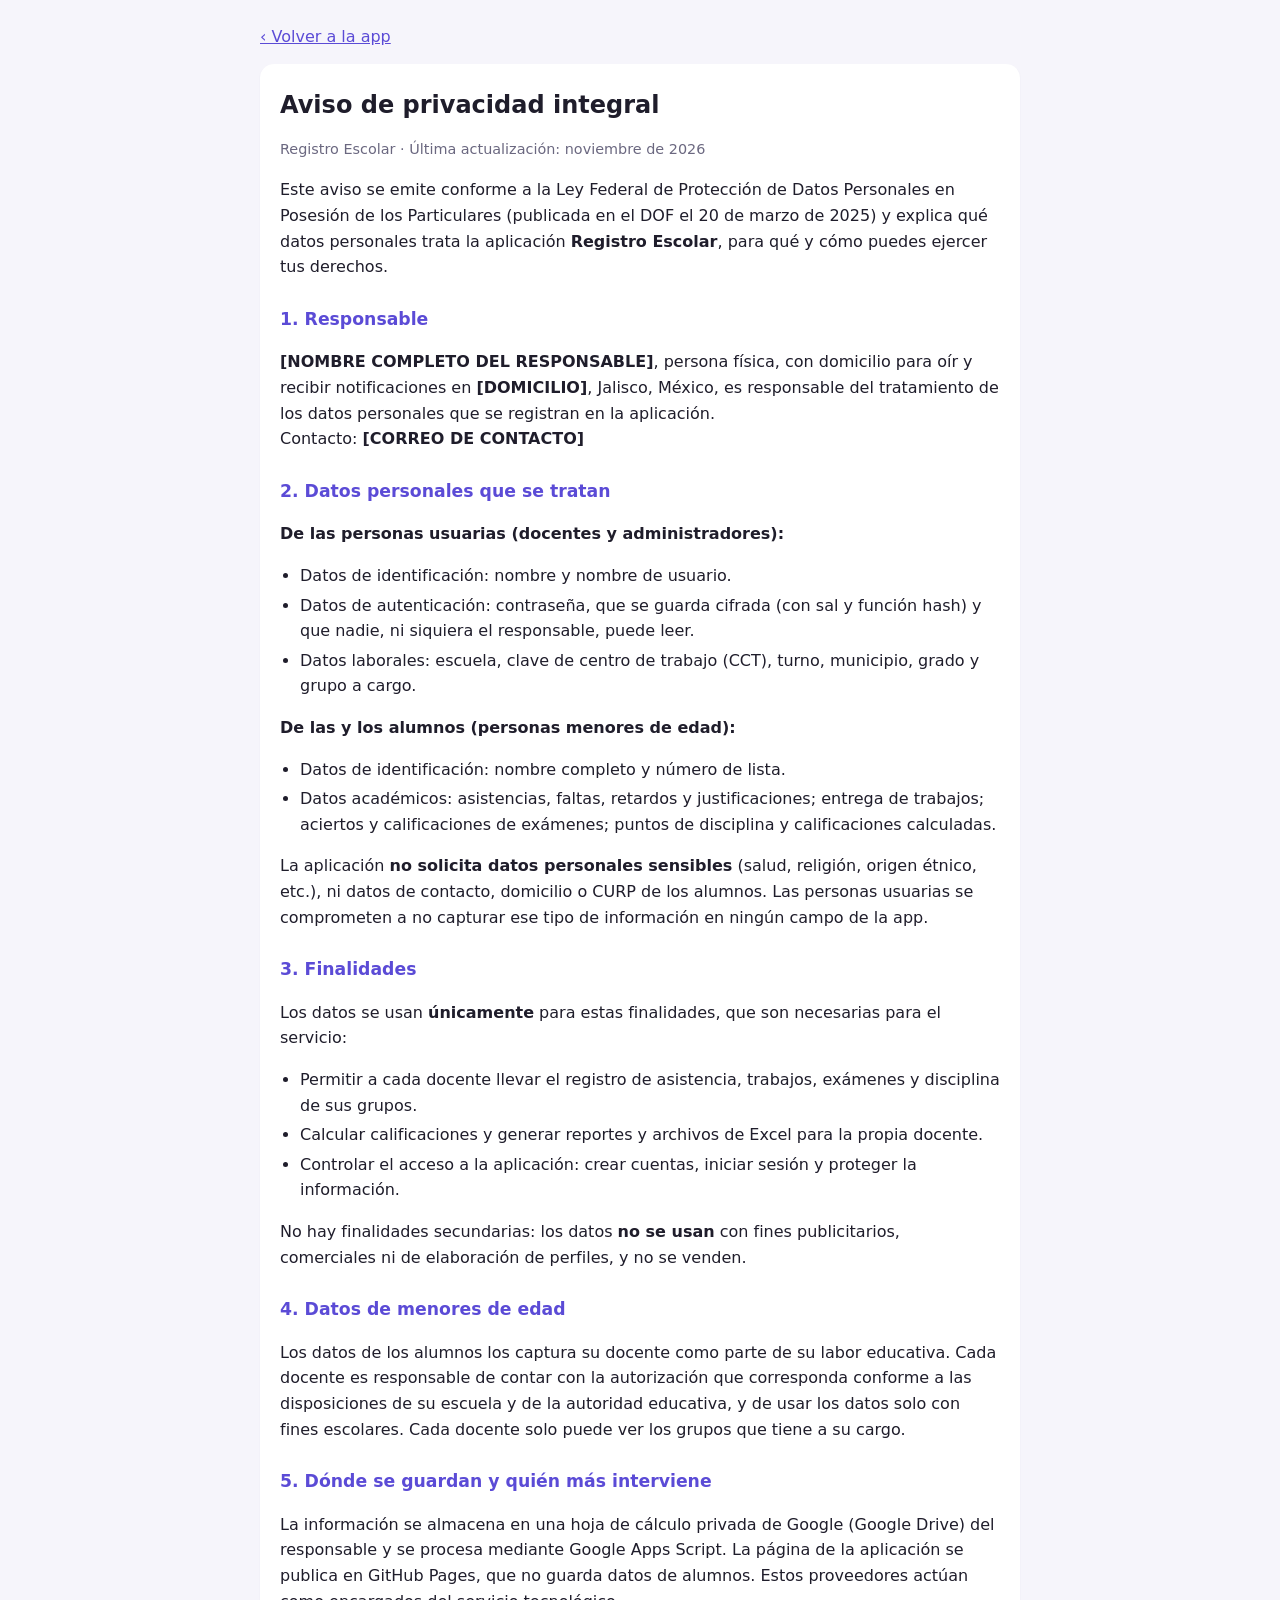
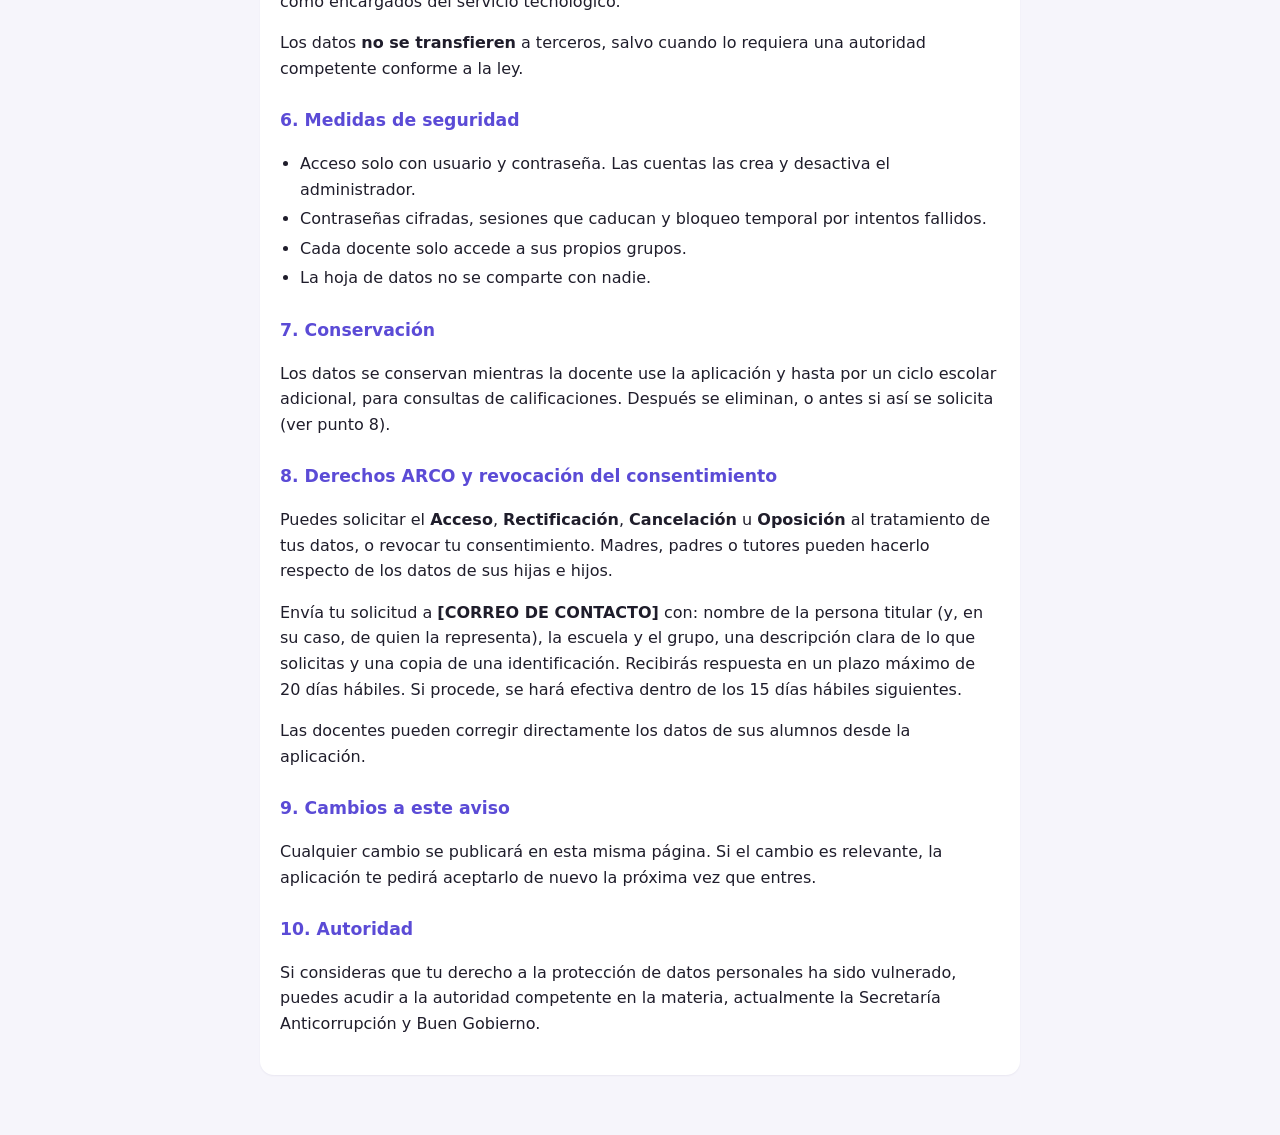
==== docs/aviso-privacidad.html @ 6a89f6f1 "Add files via upload" ====
<!DOCTYPE html>
<html lang="es">
<head>
  <meta charset="utf-8">
  <meta name="viewport" content="width=device-width, initial-scale=1">
  <title>Aviso de privacidad · Registro Escolar</title>
  <link rel="icon" href="icon.svg" type="image/svg+xml">
  <style>
    body { margin: 0; background: #f6f5fb; color: #1f1d2b; font: 16px/1.6 system-ui, -apple-system, "Segoe UI", Roboto, sans-serif; }
    main { max-width: 760px; margin: 0 auto; padding: 24px 18px 60px; }
    article { background: #fff; border-radius: 14px; padding: 22px 20px; box-shadow: 0 1px 2px rgba(30,20,80,.06); }
    h1 { font-size: 1.5rem; margin: 0 0 4px; } h2 { font-size: 1.08rem; margin: 26px 0 6px; color: #5b4bd6; }
    .muted { color: #6b6880; font-size: .9rem; } ul { padding-left: 20px; } li { margin: 4px 0; }
    a { color: #5b4bd6; } .back { display: inline-block; margin-bottom: 14px; }
  </style>
</head>
<body>
<main>
  <a class="back" href="./">‹ Volver a la app</a>
  <article>
    <h1>Aviso de privacidad integral</h1>
    <p class="muted">Registro Escolar · Última actualización: noviembre de 2026</p>

    <p>Este aviso se emite conforme a la Ley Federal de Protección de Datos Personales en Posesión de los Particulares (publicada en el DOF el 20 de marzo de 2025) y explica qué datos personales trata la aplicación <b>Registro Escolar</b>, para qué y cómo puedes ejercer tus derechos.</p>

    <h2>1. Responsable</h2>
    <p><b>[NOMBRE COMPLETO DEL RESPONSABLE]</b>, persona física, con domicilio para oír y recibir notificaciones en <b>[DOMICILIO]</b>, Jalisco, México, es responsable del tratamiento de los datos personales que se registran en la aplicación.<br>
    Contacto: <b>[CORREO DE CONTACTO]</b></p>

    <h2>2. Datos personales que se tratan</h2>
    <p><b>De las personas usuarias (docentes y administradores):</b></p>
    <ul>
      <li>Datos de identificación: nombre y nombre de usuario.</li>
      <li>Datos de autenticación: contraseña, que se guarda cifrada (con sal y función hash) y que nadie, ni siquiera el responsable, puede leer.</li>
      <li>Datos laborales: escuela, clave de centro de trabajo (CCT), turno, municipio, grado y grupo a cargo.</li>
    </ul>
    <p><b>De las y los alumnos (personas menores de edad):</b></p>
    <ul>
      <li>Datos de identificación: nombre completo y número de lista.</li>
      <li>Datos académicos: asistencias, faltas, retardos y justificaciones; entrega de trabajos; aciertos y calificaciones de exámenes; puntos de disciplina y calificaciones calculadas.</li>
    </ul>
    <p>La aplicación <b>no solicita datos personales sensibles</b> (salud, religión, origen étnico, etc.), ni datos de contacto, domicilio o CURP de los alumnos. Las personas usuarias se comprometen a no capturar ese tipo de información en ningún campo de la app.</p>

    <h2>3. Finalidades</h2>
    <p>Los datos se usan <b>únicamente</b> para estas finalidades, que son necesarias para el servicio:</p>
    <ul>
      <li>Permitir a cada docente llevar el registro de asistencia, trabajos, exámenes y disciplina de sus grupos.</li>
      <li>Calcular calificaciones y generar reportes y archivos de Excel para la propia docente.</li>
      <li>Controlar el acceso a la aplicación: crear cuentas, iniciar sesión y proteger la información.</li>
    </ul>
    <p>No hay finalidades secundarias: los datos <b>no se usan</b> con fines publicitarios, comerciales ni de elaboración de perfiles, y no se venden.</p>

    <h2>4. Datos de menores de edad</h2>
    <p>Los datos de los alumnos los captura su docente como parte de su labor educativa. Cada docente es responsable de contar con la autorización que corresponda conforme a las disposiciones de su escuela y de la autoridad educativa, y de usar los datos solo con fines escolares. Cada docente solo puede ver los grupos que tiene a su cargo.</p>

    <h2>5. Dónde se guardan y quién más interviene</h2>
    <p>La información se almacena en una hoja de cálculo privada de Google (Google Drive) del responsable y se procesa mediante Google Apps Script. La página de la aplicación se publica en GitHub Pages, que no guarda datos de alumnos. Estos proveedores actúan como encargados del servicio tecnológico.</p>
    <p>Los datos <b>no se transfieren</b> a terceros, salvo cuando lo requiera una autoridad competente conforme a la ley.</p>

    <h2>6. Medidas de seguridad</h2>
    <ul>
      <li>Acceso solo con usuario y contraseña. Las cuentas las crea y desactiva el administrador.</li>
      <li>Contraseñas cifradas, sesiones que caducan y bloqueo temporal por intentos fallidos.</li>
      <li>Cada docente solo accede a sus propios grupos.</li>
      <li>La hoja de datos no se comparte con nadie.</li>
    </ul>

    <h2>7. Conservación</h2>
    <p>Los datos se conservan mientras la docente use la aplicación y hasta por un ciclo escolar adicional, para consultas de calificaciones. Después se eliminan, o antes si así se solicita (ver punto 8).</p>

    <h2>8. Derechos ARCO y revocación del consentimiento</h2>
    <p>Puedes solicitar el <b>Acceso</b>, <b>Rectificación</b>, <b>Cancelación</b> u <b>Oposición</b> al tratamiento de tus datos, o revocar tu consentimiento. Madres, padres o tutores pueden hacerlo respecto de los datos de sus hijas e hijos.</p>
    <p>Envía tu solicitud a <b>[CORREO DE CONTACTO]</b> con: nombre de la persona titular (y, en su caso, de quien la representa), la escuela y el grupo, una descripción clara de lo que solicitas y una copia de una identificación. Recibirás respuesta en un plazo máximo de 20 días hábiles. Si procede, se hará efectiva dentro de los 15 días hábiles siguientes.</p>
    <p>Las docentes pueden corregir directamente los datos de sus alumnos desde la aplicación.</p>

    <h2>9. Cambios a este aviso</h2>
    <p>Cualquier cambio se publicará en esta misma página. Si el cambio es relevante, la aplicación te pedirá aceptarlo de nuevo la próxima vez que entres.</p>

    <h2>10. Autoridad</h2>
    <p>Si consideras que tu derecho a la protección de datos personales ha sido vulnerado, puedes acudir a la autoridad competente en la materia, actualmente la Secretaría Anticorrupción y Buen Gobierno.</p>
  </article>
</main>
</body>
</html>
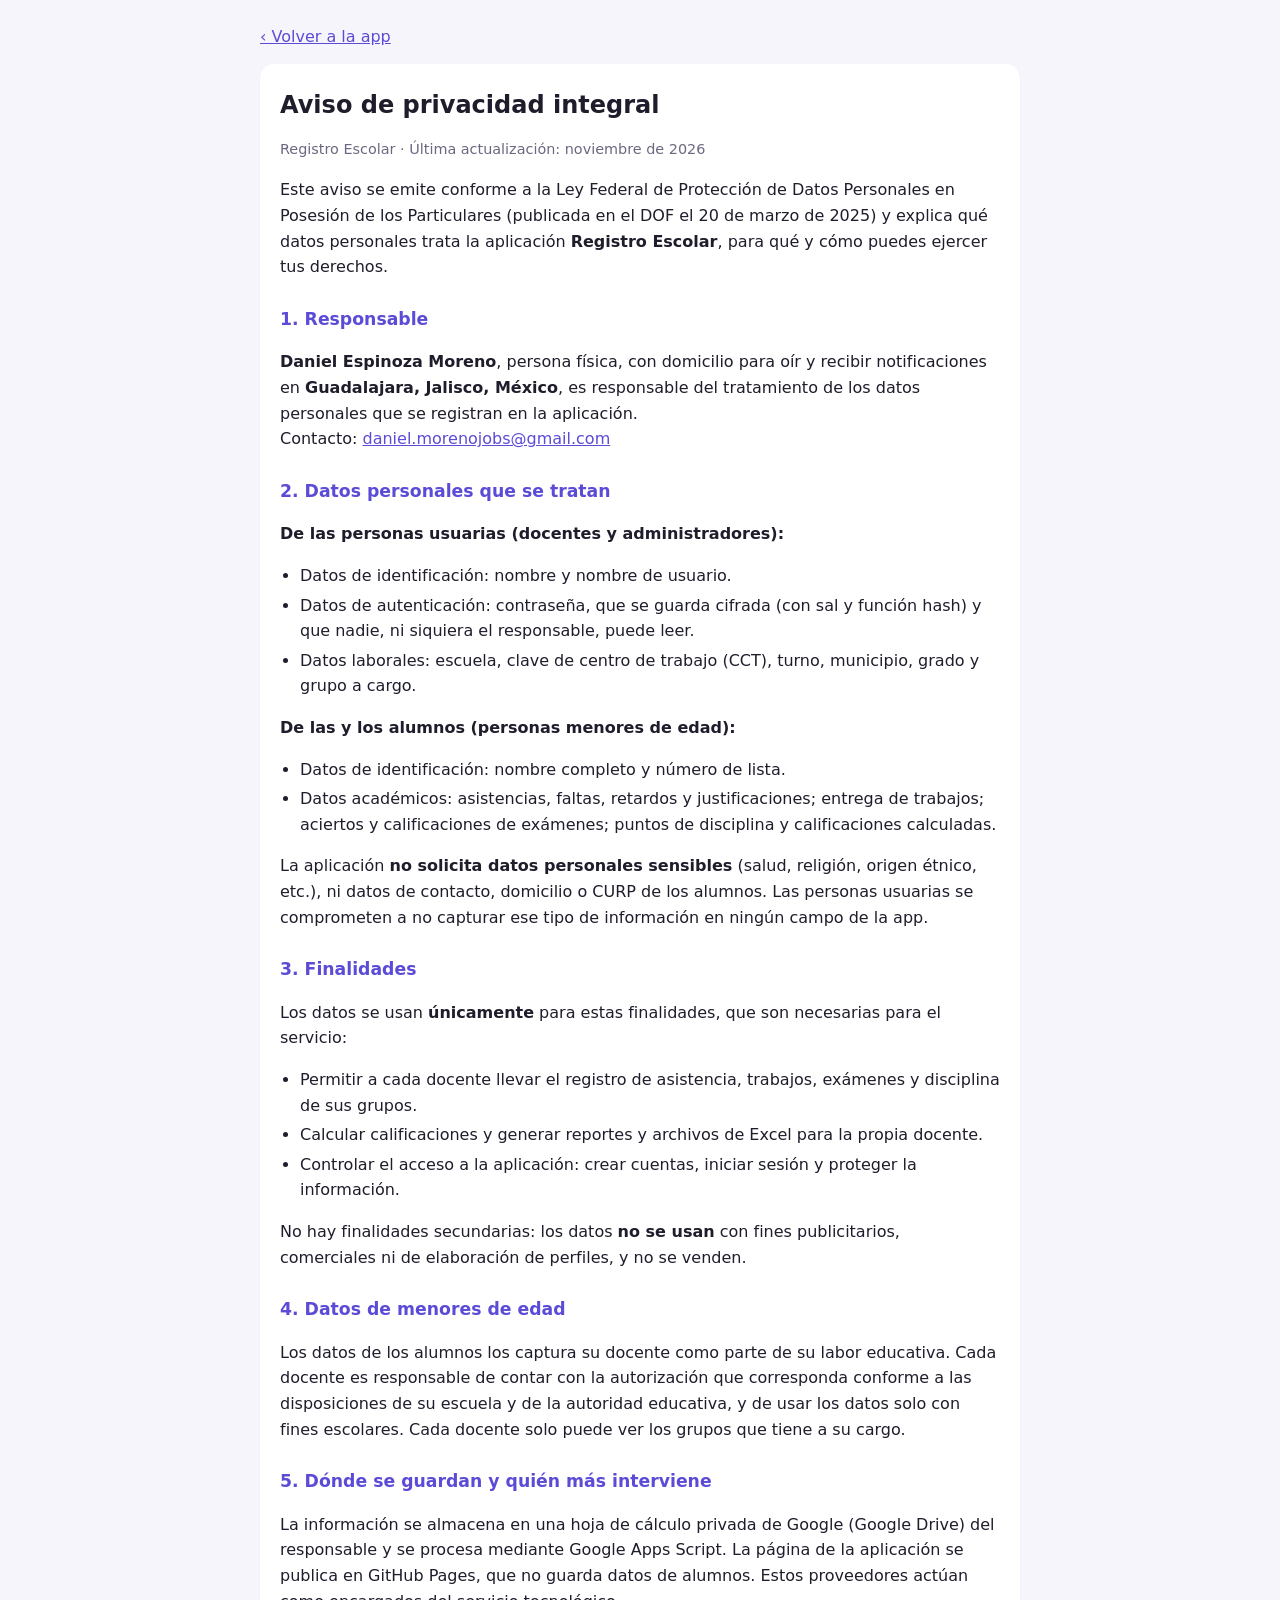
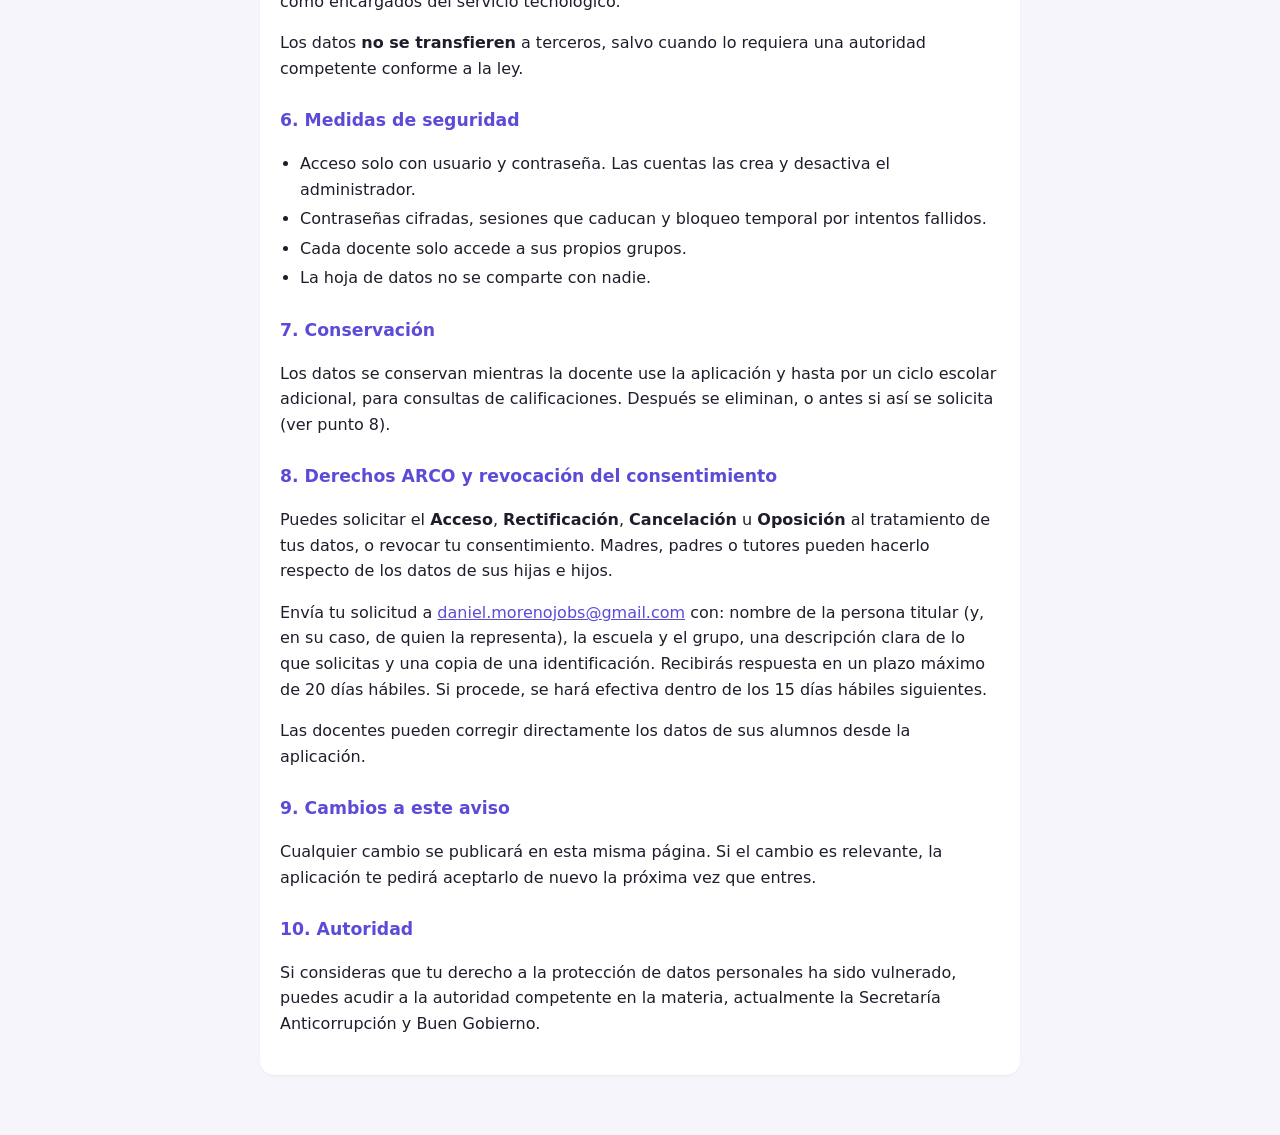
==== commit 18d9c3da: "Add files via upload" ====
--- a/docs/aviso-privacidad.html
+++ b/docs/aviso-privacidad.html
@@ -24,8 +24,8 @@
     <p>Este aviso se emite conforme a la Ley Federal de Protección de Datos Personales en Posesión de los Particulares (publicada en el DOF el 20 de marzo de 2025) y explica qué datos personales trata la aplicación <b>Registro Escolar</b>, para qué y cómo puedes ejercer tus derechos.</p>
 
     <h2>1. Responsable</h2>
-    <p><b>[NOMBRE COMPLETO DEL RESPONSABLE]</b>, persona física, con domicilio para oír y recibir notificaciones en <b>[DOMICILIO]</b>, Jalisco, México, es responsable del tratamiento de los datos personales que se registran en la aplicación.<br>
-    Contacto: <b>[CORREO DE CONTACTO]</b></p>
+    <p><b>Daniel Espinoza Moreno</b>, persona física, con domicilio para oír y recibir notificaciones en <b>Guadalajara, Jalisco, México</b>, es responsable del tratamiento de los datos personales que se registran en la aplicación.<br>
+    Contacto: <a href="mailto:daniel.morenojobs@gmail.com">daniel.morenojobs@gmail.com</a></p>
 
     <h2>2. Datos personales que se tratan</h2>
     <p><b>De las personas usuarias (docentes y administradores):</b></p>
@@ -70,7 +70,7 @@
 
     <h2>8. Derechos ARCO y revocación del consentimiento</h2>
     <p>Puedes solicitar el <b>Acceso</b>, <b>Rectificación</b>, <b>Cancelación</b> u <b>Oposición</b> al tratamiento de tus datos, o revocar tu consentimiento. Madres, padres o tutores pueden hacerlo respecto de los datos de sus hijas e hijos.</p>
-    <p>Envía tu solicitud a <b>[CORREO DE CONTACTO]</b> con: nombre de la persona titular (y, en su caso, de quien la representa), la escuela y el grupo, una descripción clara de lo que solicitas y una copia de una identificación. Recibirás respuesta en un plazo máximo de 20 días hábiles. Si procede, se hará efectiva dentro de los 15 días hábiles siguientes.</p>
+    <p>Envía tu solicitud a <a href="mailto:daniel.morenojobs@gmail.com">daniel.morenojobs@gmail.com</a> con: nombre de la persona titular (y, en su caso, de quien la representa), la escuela y el grupo, una descripción clara de lo que solicitas y una copia de una identificación. Recibirás respuesta en un plazo máximo de 20 días hábiles. Si procede, se hará efectiva dentro de los 15 días hábiles siguientes.</p>
     <p>Las docentes pueden corregir directamente los datos de sus alumnos desde la aplicación.</p>
 
     <h2>9. Cambios a este aviso</h2>
